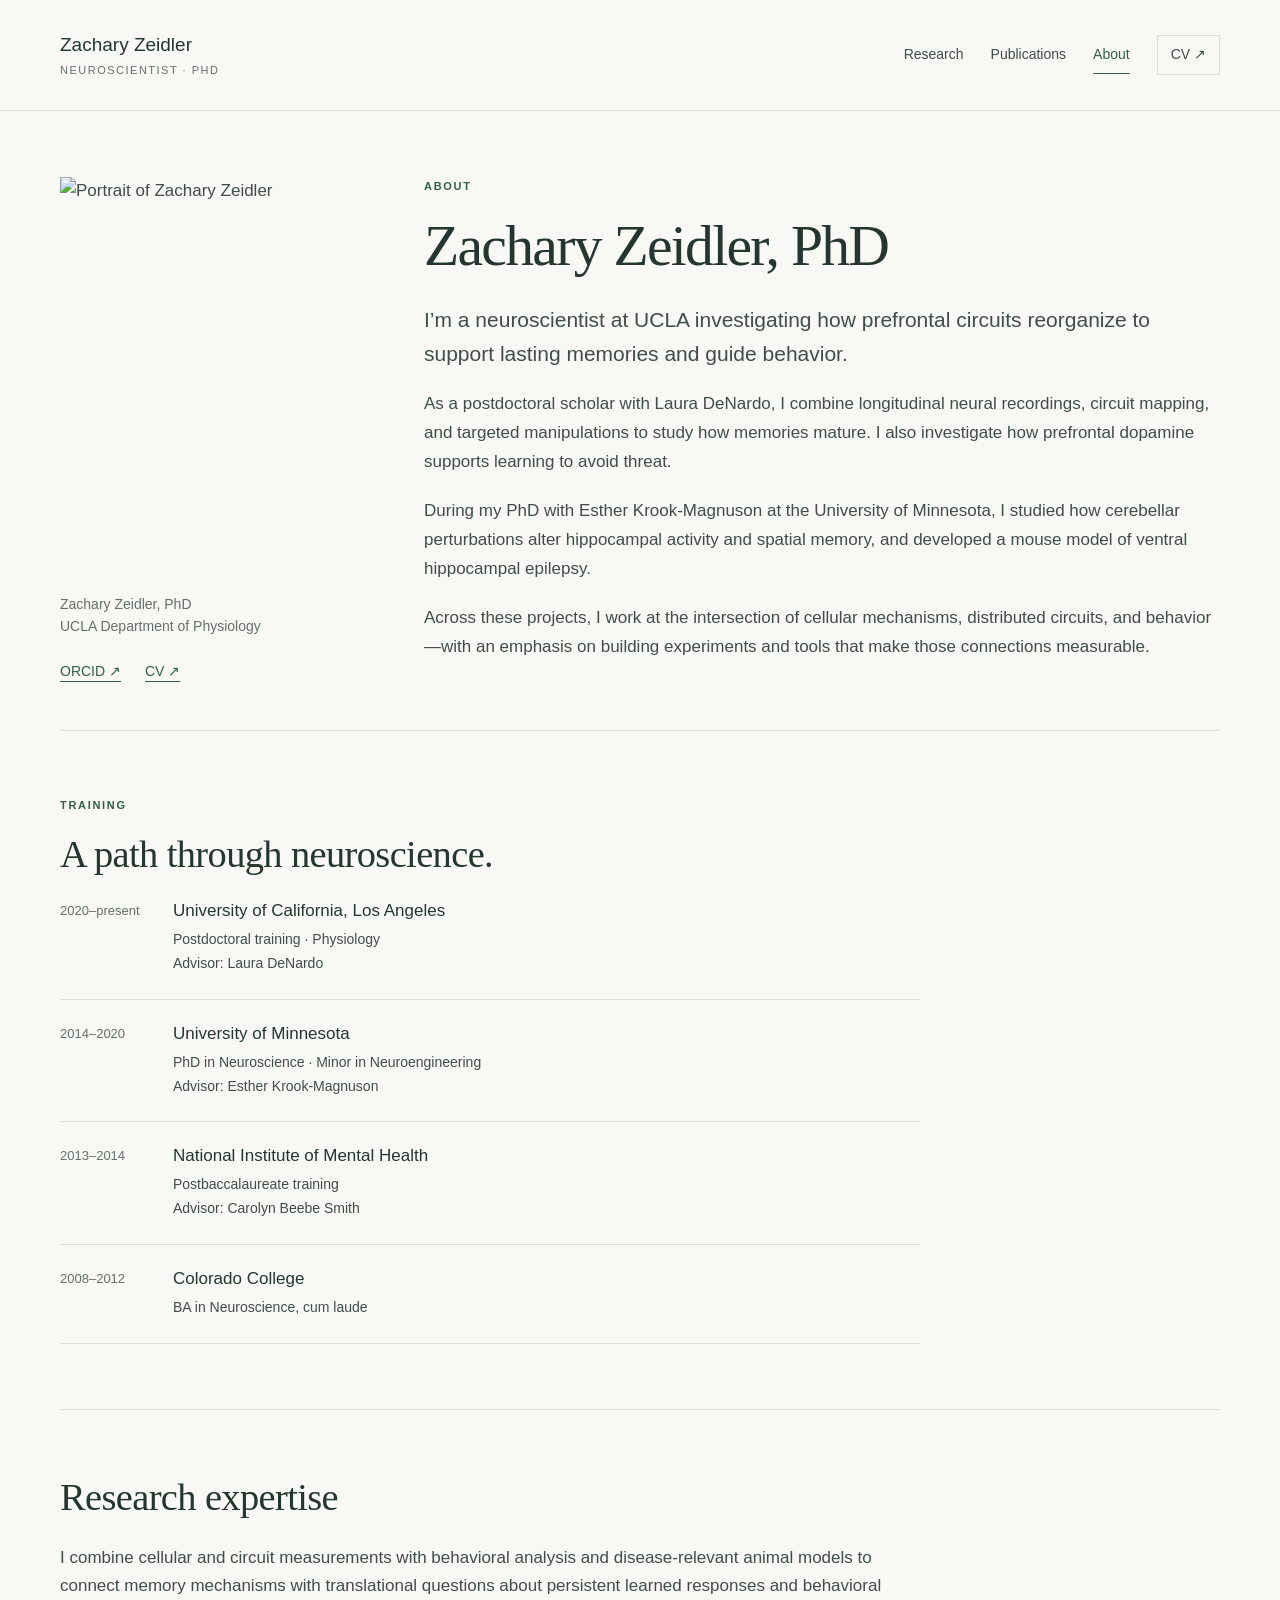
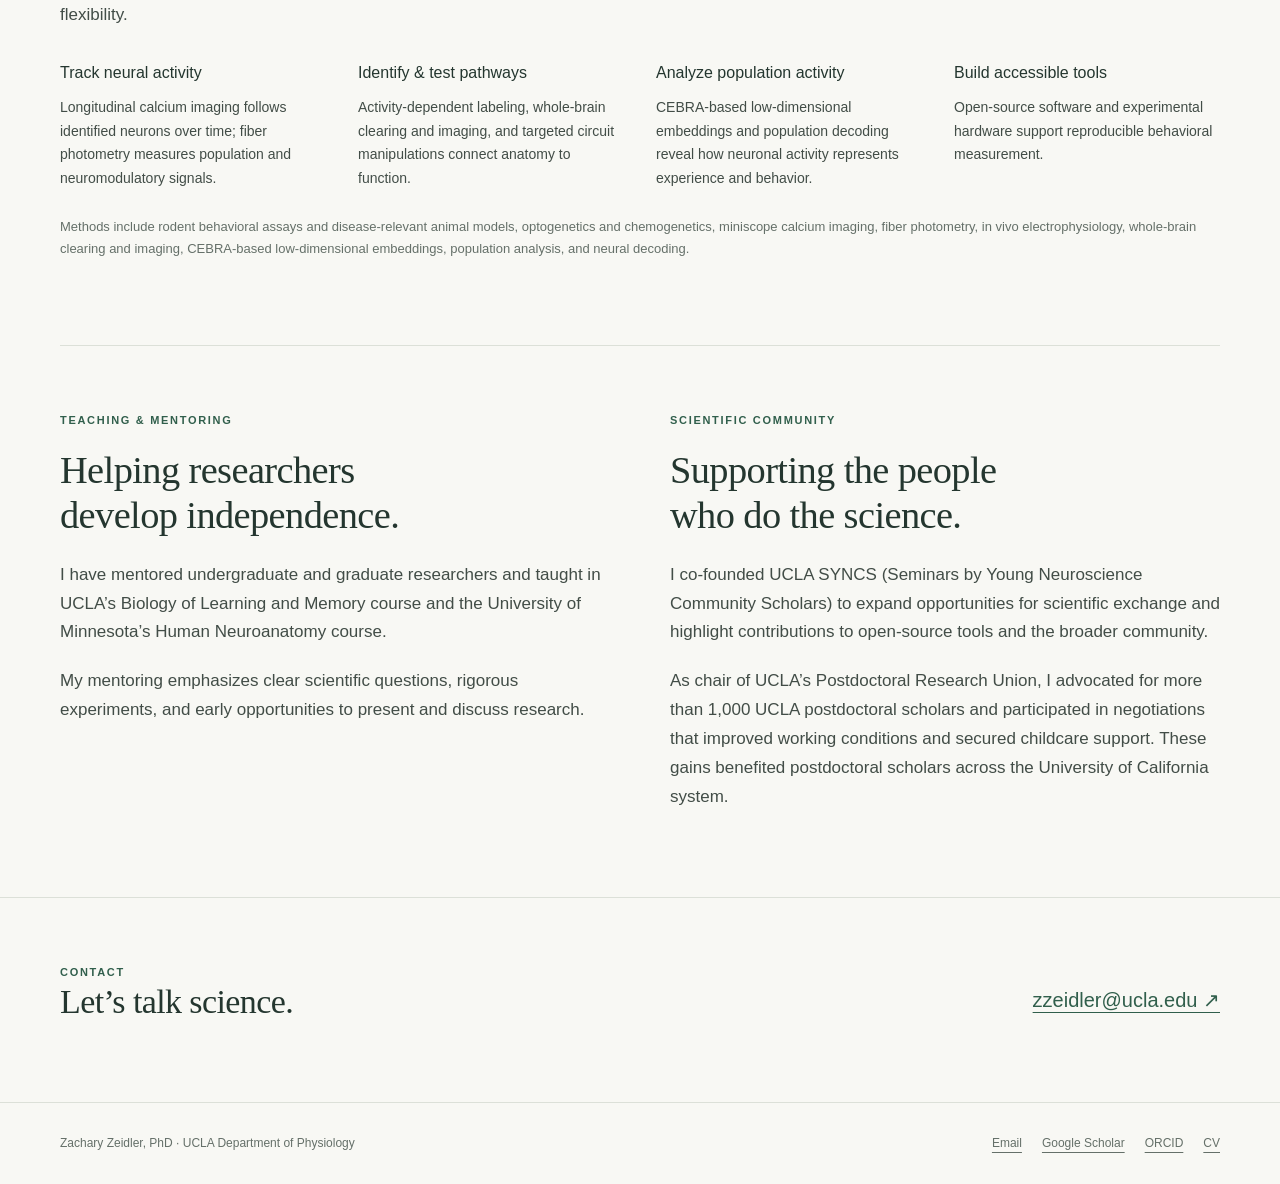
==== about.html @ d7605eec "Add professional neuroscience website" ====
<!doctype html>
<html lang="en"><head><meta charset="utf-8"><meta name="viewport" content="width=device-width,initial-scale=1"><title>About | Zachary Zeidler</title><meta name="description" content="Zachary Zeidler, PhD: research background, experimental and computational expertise, training, teaching, and scientific community."><meta name="theme-color" content="#f8f8f4"><meta property="og:title" content="About | Zachary Zeidler"><meta property="og:description" content="Zachary Zeidler, PhD: research background, experimental and computational expertise, training, teaching, and scientific community."><meta property="og:type" content="website"><link rel="stylesheet" href="styles.css"><script src="site.js" defer></script></head>
<body><a class="skip-link" href="#main">Skip to content</a><header class="site-header"><div class="wrap header-inner"><a class="wordmark" href="index.html">Zachary Zeidler<span>Neuroscientist · PhD</span></a><nav class="site-nav" aria-label="Main navigation"><a href="research.html">Research</a><a href="publications.html">Publications</a><a href="about.html" aria-current="page">About</a><a class="cv-link" href="assets/Zeidler-CV-2026.pdf">CV <span aria-hidden="true">↗</span></a></nav></div></header>
<main id="main"><div class="wrap"><section class="page-top about-grid"><div><img class="portrait" src="assets/zeidler-headshot.jpg" alt="Portrait of Zachary Zeidler"><p class="small" style="margin-top:16px">Zachary Zeidler, PhD<br>UCLA Department of Physiology</p><div class="link-row"><a class="text-link" href="https://orcid.org/0000-0001-6539-4360">ORCID ↗</a><a class="text-link" href="assets/Zeidler-CV-2026.pdf">CV ↗</a></div></div><div><p class="eyebrow">About</p><h1>Zachary Zeidler, PhD</h1><p class="intro">I’m a neuroscientist at UCLA investigating how prefrontal circuits reorganize to support lasting memories and guide behavior.</p><p>As a postdoctoral scholar with Laura DeNardo, I combine longitudinal neural recordings, circuit mapping, and targeted manipulations to study how memories mature. I also investigate how prefrontal dopamine supports learning to avoid threat.</p><p>During my PhD with Esther Krook-Magnuson at the University of Minnesota, I studied how cerebellar perturbations alter hippocampal activity and spatial memory, and developed a mouse model of ventral hippocampal epilepsy.</p><p>Across these projects, I work at the intersection of cellular mechanisms, distributed circuits, and behavior—with an emphasis on building experiments and tools that make those connections measurable.</p></div></section>
<section class="section"><div class="training-only"><div><p class="eyebrow">Training</p><h2>A path through neuroscience.</h2><div class="timeline-item"><span class="date">2020–present</span><div><h3>University of California, Los Angeles</h3><p>Postdoctoral training · Physiology<br>Advisor: Laura DeNardo</p></div></div><div class="timeline-item"><span class="date">2014–2020</span><div><h3>University of Minnesota</h3><p>PhD in Neuroscience · Minor in Neuroengineering<br>Advisor: Esther Krook-Magnuson</p></div></div><div class="timeline-item"><span class="date">2013–2014</span><div><h3>National Institute of Mental Health</h3><p>Postbaccalaureate training<br>Advisor: Carolyn Beebe Smith</p></div></div><div class="timeline-item"><span class="date">2008–2012</span><div><h3>Colorado College</h3><p>BA in Neuroscience, cum laude</p></div></div></div></div></section>
<section class="section"><h2>Research expertise</h2><p class="expertise-intro">I combine cellular and circuit measurements with behavioral analysis and disease-relevant animal models to connect memory mechanisms with translational questions about persistent learned responses and behavioral flexibility.</p><div class="methods"><div><h3>Track neural activity</h3><p>Longitudinal calcium imaging follows identified neurons over time; fiber photometry measures population and neuromodulatory signals.</p></div><div><h3>Identify &amp; test pathways</h3><p>Activity-dependent labeling, whole-brain clearing and imaging, and targeted circuit manipulations connect anatomy to function.</p></div><div><h3>Analyze population activity</h3><p>CEBRA-based low-dimensional embeddings and population decoding reveal how neuronal activity represents experience and behavior.</p></div><div><h3>Build accessible tools</h3><p>Open-source software and experimental hardware support reproducible behavioral measurement.</p></div></div><p class="endnote">Methods include rodent behavioral assays and disease-relevant animal models, optogenetics and chemogenetics, miniscope calcium imaging, fiber photometry, in vivo electrophysiology, whole-brain clearing and imaging, CEBRA-based low-dimensional embeddings, population analysis, and neural decoding.</p></section>
<section class="section"><div class="training-grid"><div><p class="eyebrow">Teaching &amp; mentoring</p><h2>Helping researchers<br>develop independence.</h2><p style="margin-top:23px">I have mentored undergraduate and graduate researchers and taught in UCLA’s Biology of Learning and Memory course and the University of Minnesota’s Human Neuroanatomy course.</p><p>My mentoring emphasizes clear scientific questions, rigorous experiments, and early opportunities to present and discuss research.</p></div><div><p class="eyebrow">Scientific community</p><h2>Supporting the people<br>who do the science.</h2><p style="margin-top:23px">I co-founded UCLA SYNCS (Seminars by Young Neuroscience Community Scholars) to expand opportunities for scientific exchange and highlight contributions to open-source tools and the broader community.</p><p>As chair of UCLA’s Postdoctoral Research Union, I advocated for more than 1,000 UCLA postdoctoral scholars and participated in negotiations that improved working conditions and secured childcare support. These gains benefited postdoctoral scholars across the University of California system.</p></div></div></section></div><section class="section"><div class="wrap contact"><div><p class="eyebrow">Contact</p><h2>Let’s talk science.</h2></div><a class="email-link" href="mailto:zzeidler@ucla.edu">zzeidler@ucla.edu ↗</a></div></section></main>
<footer class="site-footer"><div class="wrap footer-inner"><span>Zachary Zeidler, PhD · UCLA Department of Physiology</span><div class="footer-links"><a href="mailto:zzeidler@ucla.edu">Email</a><a href="https://scholar.google.com/citations?hl=en&amp;user=5ut2dOMAAAAJ&amp;view_op=list_works&amp;sortby=pubdate">Google Scholar</a><a href="https://orcid.org/0000-0001-6539-4360">ORCID</a><a href="assets/Zeidler-CV-2026.pdf">CV</a></div></div></footer>
<dialog class="image-dialog" aria-labelledby="image-title"><div class="dialog-top"><h2 id="image-title">Research image</h2><button class="close" type="button">Close</button></div><img alt=""><p></p></dialog></body></html>
---- styles.css ----
:root{--paper:#f8f8f4;--white:#fff;--ink:#24362f;--body:#424d47;--muted:#657069;--green:#315f4c;--line:#dce0d8;--wash:#edf0e8;--serif:Georgia,'Times New Roman',serif;--sans:-apple-system,BlinkMacSystemFont,'Segoe UI',sans-serif}
*{box-sizing:border-box}html{scroll-padding-top:30px}body{margin:0;background:var(--paper);color:var(--body);font:17px/1.7 var(--sans);-webkit-font-smoothing:antialiased}a{color:var(--green);text-decoration-thickness:1px;text-underline-offset:5px}a:hover{color:#183f2e}a:focus-visible,button:focus-visible,summary:focus-visible{outline:3px solid #648c78;outline-offset:5px}button{font:inherit}img{max-width:100%;display:block}figure{margin:0}h1,h2,h3{color:var(--ink);font-weight:400;margin:0;line-height:1.17}h1,h2{font-family:var(--serif)}h1{font-size:clamp(40px,4.5vw,64px);letter-spacing:-1.7px}h2{font-size:clamp(30px,3vw,40px);letter-spacing:-.6px}h3{font-size:22px;line-height:1.35}p{margin:0 0 20px}ul{padding-left:22px}.wrap{width:min(1160px,calc(100% - 88px));margin:auto}.narrow{max-width:780px}.eyebrow{font-size:11px;letter-spacing:1.7px;text-transform:uppercase;font-weight:600;color:var(--green);margin:0 0 18px}.small{font-size:14px;line-height:1.6;color:var(--muted)}.site-header{padding:29px 0;border-bottom:1px solid var(--line)}.header-inner{display:flex;justify-content:space-between;align-items:center;gap:30px}.wordmark{font-size:19px;font-weight:500;color:var(--ink);text-decoration:none;white-space:nowrap}.wordmark span{display:block;color:var(--muted);font-size:11px;letter-spacing:1.5px;text-transform:uppercase;font-weight:400;line-height:1.8}.site-nav{display:flex;gap:27px;align-items:center;font-size:14px}.site-nav a{text-decoration:none;color:var(--body);padding:6px 0}.site-nav a[aria-current=page]{color:var(--green);box-shadow:0 1px var(--green)}.site-nav .cv-link{border:1px solid var(--line);padding:7px 13px}.skip-link{position:absolute;top:-100px;left:20px;padding:8px;background:var(--white);z-index:5}.skip-link:focus{top:10px}.hero{display:grid;grid-template-columns:1.2fr 1fr;gap:72px;align-items:center;padding:64px 0 54px}.hero h1{margin-bottom:25px}.hero .lead{font-size:21px;line-height:1.55;max-width:560px}.hero .identity{display:flex;gap:16px;align-items:center;margin-top:34px}.identity img{width:58px;height:58px;border-radius:50%;object-fit:cover;object-position:50% 43%}.identity p{margin:0;font-size:14px}.identity strong{font-weight:500;color:var(--ink)}.hero-image{width:100%;height:430px;object-fit:cover;object-position:61% 50%}.image-button{display:block;width:100%;padding:0;border:0;background:transparent;cursor:zoom-in;text-align:left}.image-button:hover img{outline:1px solid var(--green);outline-offset:3px}figcaption{font-size:12px;line-height:1.6;color:var(--muted);margin-top:12px}.caption-key{display:inline-flex;gap:5px;align-items:center;margin-right:12px}.dot{width:7px;height:7px;border-radius:50%;display:inline-block}.dot.learning{background:#458751}.dot.recall{background:#a74e91}.text-link{font-size:14px;font-weight:500}.link-row{display:flex;gap:24px;flex-wrap:wrap;margin-top:22px}.section{padding:65px 0;border-top:1px solid var(--line)}.section-head{display:flex;justify-content:space-between;gap:28px;align-items:end;margin-bottom:32px}.section-head h2{max-width:760px}.section-head .eyebrow{margin-bottom:12px}.section-intro{max-width:745px;margin-bottom:35px}.directions{display:grid;grid-template-columns:repeat(3,1fr);gap:38px}.direction{border-top:2px solid var(--green);padding-top:19px}.direction .number{font-size:12px;color:var(--muted);display:block;margin-bottom:17px}.direction h3{font-family:var(--serif);font-size:27px;margin-bottom:16px;letter-spacing:-.3px}.direction p{font-size:15px;line-height:1.75}.direction a{font-size:13px}.featured{display:grid;grid-template-columns:1.08fr 1fr;gap:55px;align-items:center}.featured .figure-panel{background:var(--white);padding:24px 14px}.featured h3{font-family:var(--serif);font-size:33px;line-height:1.25;margin-bottom:20px}.journal{font-size:12px;color:var(--green);letter-spacing:.4px;margin-bottom:13px}.methods-band{background:var(--wash)}.methods{display:grid;grid-template-columns:repeat(4,1fr);gap:32px;margin-top:32px}.methods h3{font-size:16px;font-weight:500;margin-bottom:12px}.methods p{font-size:14px;margin:0}.page-top{padding:66px 0 46px}.page-top h1{margin-bottom:23px}.page-top .intro{font-size:21px;line-height:1.6;max-width:810px}.page-top .eyebrow{margin-bottom:17px}.research-story{display:grid;grid-template-columns:1fr 1fr;gap:65px;align-items:start}.research-story h2{margin-bottom:22px}.research-story h3{margin:26px 0 13px;font-family:var(--serif);font-size:27px}.anatomy{background:#050505;padding:15px;display:grid;grid-template-columns:1fr 1fr;gap:10px;color:#f4f4f4}.anatomy div{min-width:0}.anatomy img{width:100%;height:190px;object-fit:contain}.anatomy span{display:block;font-size:11px;letter-spacing:1px;text-transform:uppercase;padding:4px 7px}.research-gallery{display:grid;gap:30px}.population-panel{padding:22px 10px;background:white}.vision-detail{display:grid;grid-template-columns:200px 1fr;gap:48px;padding:36px 0;border-top:1px solid var(--line)}.vision-detail h3{font-family:var(--serif);font-size:29px;margin-bottom:16px}.vision-detail .index{font-size:13px;color:var(--green)}.vision-detail p:last-child{margin-bottom:0}.vision-detail .approach{font-size:14px;color:var(--muted)}.pub{display:grid;grid-template-columns:180px 1fr;gap:50px;padding:38px 0;border-top:1px solid var(--line)}.pub-side .pub-year{font-family:var(--serif);font-size:30px;color:var(--ink);margin-bottom:5px}.pub-side p{font-size:13px;margin:0}.pub h2{font-size:29px;margin-bottom:17px;line-height:1.25}.pub .paper-title{font-size:15px;line-height:1.5;margin-bottom:8px;color:var(--ink);font-weight:500}.pub .authors{font-size:13px;color:var(--muted);margin-bottom:20px}.pub .summary{max-width:740px}.pub .topic{font-size:11px;letter-spacing:1.5px;text-transform:uppercase;color:var(--green);margin-bottom:10px}.pub details{font-size:13px;margin-top:20px}.pub summary{cursor:pointer;color:var(--green)}.pub details p{margin:12px 0 0}.pub .link-row{margin:10px 0 0}.about-grid{display:grid;grid-template-columns:300px 1fr;gap:64px;align-items:start}.portrait{width:300px;aspect-ratio:3/4;object-fit:cover;object-position:center 43%}.about-grid h1{margin-bottom:24px}.about-grid .intro{font-size:21px;line-height:1.6}.about-grid .eyebrow{margin-bottom:16px}.training-grid{display:grid;grid-template-columns:1fr 1fr;gap:60px}.timeline-item{display:grid;grid-template-columns:90px 1fr;gap:23px;padding:23px 0;border-bottom:1px solid var(--line)}.timeline-item .date{font-size:13px;color:var(--muted)}.timeline-item h3{font-size:17px}.timeline-item p{font-size:14px;margin:5px 0 0}.recognition{padding-left:0;list-style:none}.recognition li{padding:14px 0;border-bottom:1px solid var(--line);font-size:15px}.recognition span{color:var(--muted);font-size:13px}.contact{display:flex;justify-content:space-between;align-items:center;gap:40px}.contact h2{font-size:34px;margin-bottom:16px}.contact p{max-width:620px;margin:0}.email-link{font-size:20px;white-space:nowrap}.site-footer{padding:30px 0;border-top:1px solid var(--line);font-size:12px;color:var(--muted)}.footer-inner{display:flex;gap:25px;justify-content:space-between;align-items:center}.footer-links{display:flex;gap:20px;flex-wrap:wrap}.footer-links a{color:var(--muted)}.image-dialog{width:min(1120px,94vw);max-height:93vh;border:0;padding:24px;background:var(--paper);color:var(--body)}.image-dialog::backdrop{background:rgb(16 25 20 / .82)}.image-dialog .dialog-top{display:flex;justify-content:space-between;align-items:center;gap:20px;margin-bottom:18px}.image-dialog h2{font-size:24px}.image-dialog .close{border:1px solid var(--line);background:var(--white);padding:6px 14px;cursor:pointer}.image-dialog img{max-height:70vh;object-fit:contain;margin:auto}.image-dialog p{font-size:13px;margin:14px 0 0}.endnote{font-size:13px;color:var(--muted);padding-top:25px}.inline-note{font-size:13px;color:var(--muted);border-left:2px solid var(--line);padding-left:17px}.section.compact{padding:40px 0}
@media(min-width:1400px){.hero{padding-top:78px;padding-bottom:70px}.hero-image{height:475px}}
@media(max-width:900px){.wrap{width:calc(100% - 48px)}.hero{gap:35px}.hero .lead{font-size:19px}.hero-image{height:380px}.directions{gap:23px}.direction h3{font-size:24px}.methods{grid-template-columns:1fr 1fr;gap:25px}.featured{gap:30px}.research-story{gap:30px}.anatomy{grid-template-columns:1fr}.anatomy img{height:auto}.pub{grid-template-columns:130px 1fr;gap:28px}.about-grid{grid-template-columns:230px 1fr;gap:35px}.portrait{width:230px}.site-nav{gap:17px}.training-grid{gap:35px}.vision-detail{grid-template-columns:140px 1fr;gap:25px}}
@media(max-width:640px){body{font-size:16px}.wrap{width:calc(100% - 40px)}.site-header{padding:18px 0}.header-inner{display:block}.wordmark{font-size:19px}.wordmark span{display:inline;margin-left:10px;font-size:10px}.site-nav{margin-top:18px;gap:19px;flex-wrap:wrap;font-size:13px}.site-nav .cv-link{padding:3px 9px}.hero{grid-template-columns:1fr;padding:36px 0;gap:32px}.hero h1{font-size:46px;letter-spacing:-1px}.hero .lead{font-size:19px}.hero .identity{margin-top:24px}.hero-image{height:300px;object-position:55% 60%}.section{padding:43px 0}.section-head{display:block;margin-bottom:26px}.section-head>a{display:inline-block;margin-top:15px}.directions{grid-template-columns:1fr;gap:27px}.direction .number{margin-bottom:8px}.direction h3{font-size:27px;margin-bottom:12px}.direction p{margin-bottom:13px}.featured{grid-template-columns:1fr;gap:25px}.featured h3{font-size:30px}.methods{gap:24px 22px}.page-top{padding:38px 0 32px}.page-top h1{font-size:43px}.page-top .intro{font-size:19px}.research-story{grid-template-columns:1fr;gap:28px}.anatomy{grid-template-columns:1fr 1fr;padding:8px;gap:5px}.anatomy img{height:125px}.anatomy span{font-size:9px;padding:2px}.vision-detail{grid-template-columns:1fr;gap:12px;padding:28px 0}.vision-detail h3{font-size:28px}.pub{grid-template-columns:1fr;gap:16px;padding:30px 0}.pub-side{display:flex;gap:12px;align-items:baseline}.pub-side .pub-year{font-size:23px}.pub h2{font-size:28px}.about-grid{grid-template-columns:1fr;gap:28px}.portrait{width:190px;aspect-ratio:4/5}.about-grid h1{font-size:43px}.training-grid{grid-template-columns:1fr;gap:35px}.contact{display:block}.email-link{display:inline-block;margin-top:23px;font-size:18px}.footer-inner{display:block}.footer-links{margin-top:14px;gap:18px}.timeline-item{grid-template-columns:80px 1fr;gap:15px}.image-dialog{padding:17px}.image-dialog h2{font-size:20px}}
@media(prefers-reduced-motion:reduce){*{scroll-behavior:auto!important}}

/* Keep supplied histology within its native 342 x 340 pixel resolution. */
.hero{grid-template-columns:minmax(0,1fr) 342px;gap:80px}
.histology-figure{width:100%;max-width:342px;justify-self:center}
.hero-image{width:100%;height:auto;max-width:342px;object-fit:contain;object-position:center}
.dot.learning{background:#4e9e49}.dot.projection{background:#bd9c18}.dot.recall{background:#b54d97}
.image-dialog img{width:auto;max-width:100%;height:auto}
.training-only{max-width:860px}.expertise-intro{margin-top:24px;max-width:850px}
@media(max-width:900px){.hero{grid-template-columns:minmax(0,1fr) minmax(0,300px);gap:32px}}
@media(max-width:640px){.hero{grid-template-columns:1fr;gap:30px}.hero-image{height:auto}}
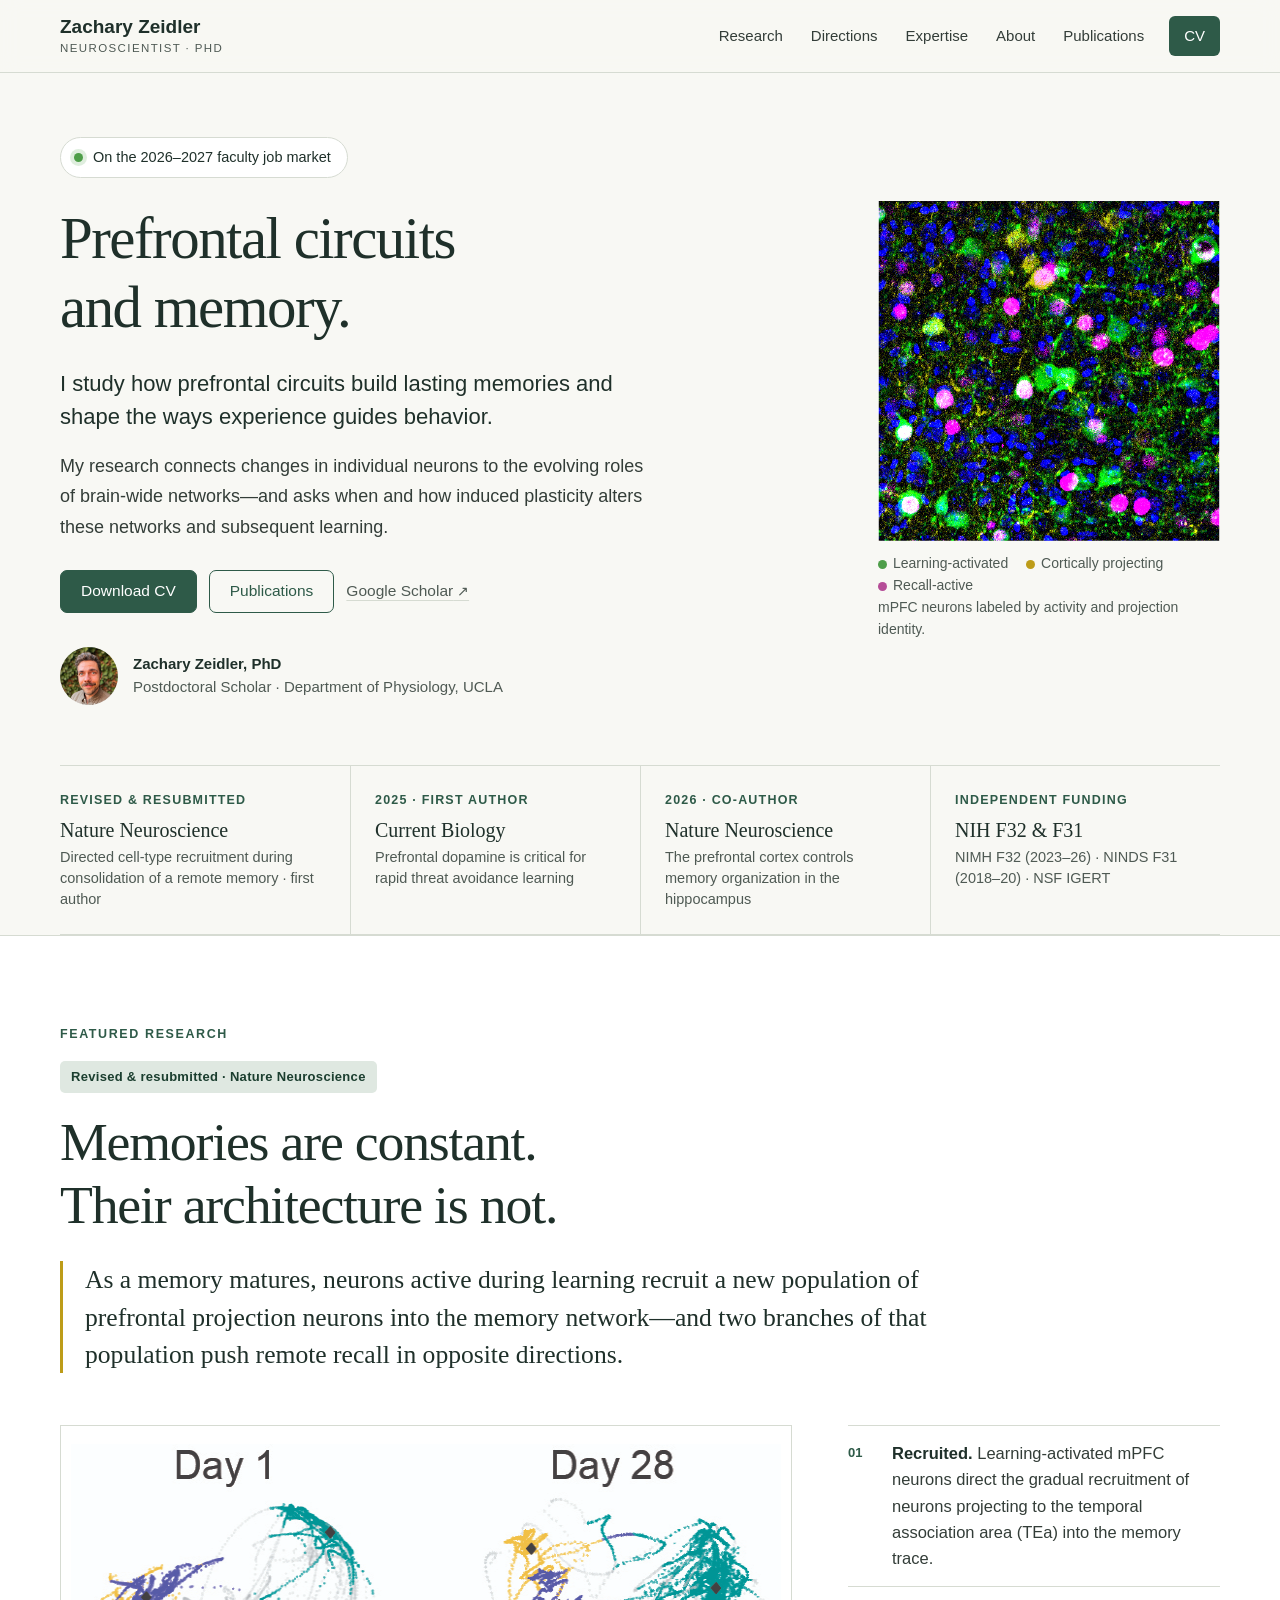
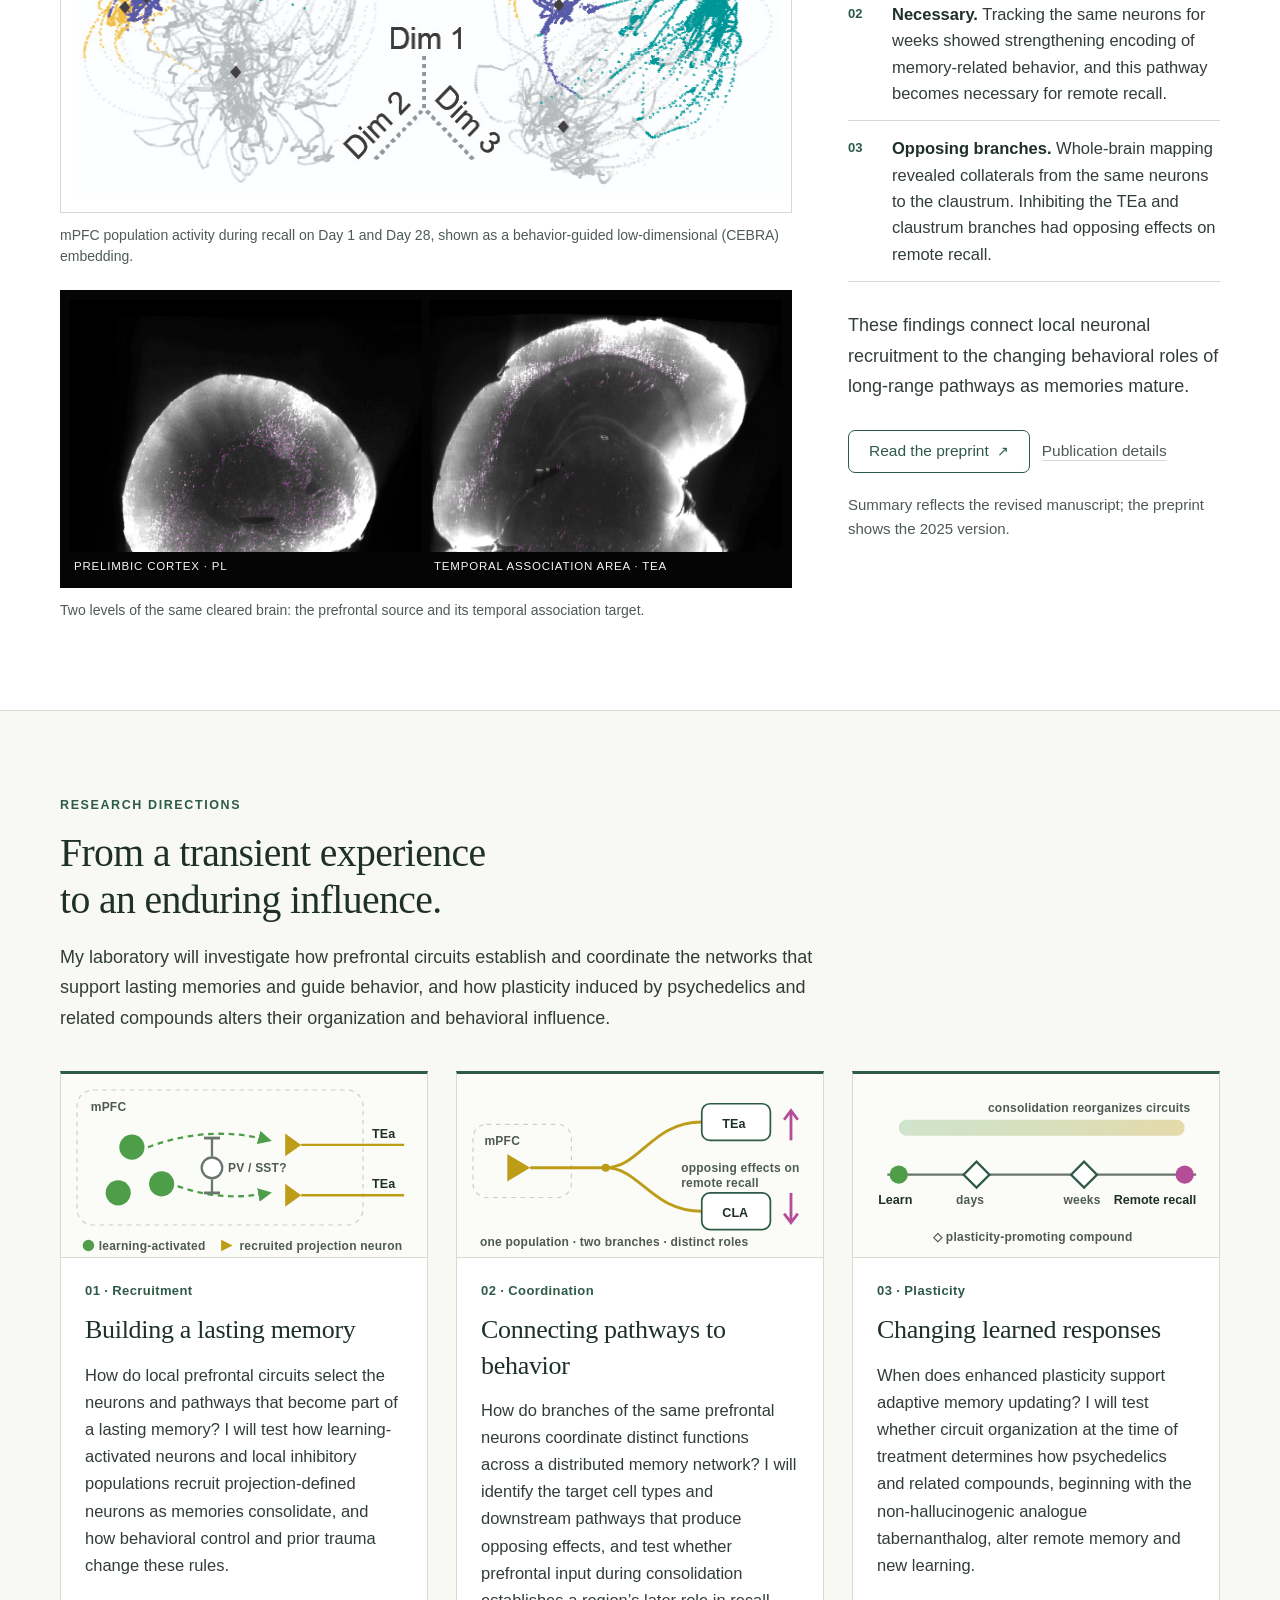
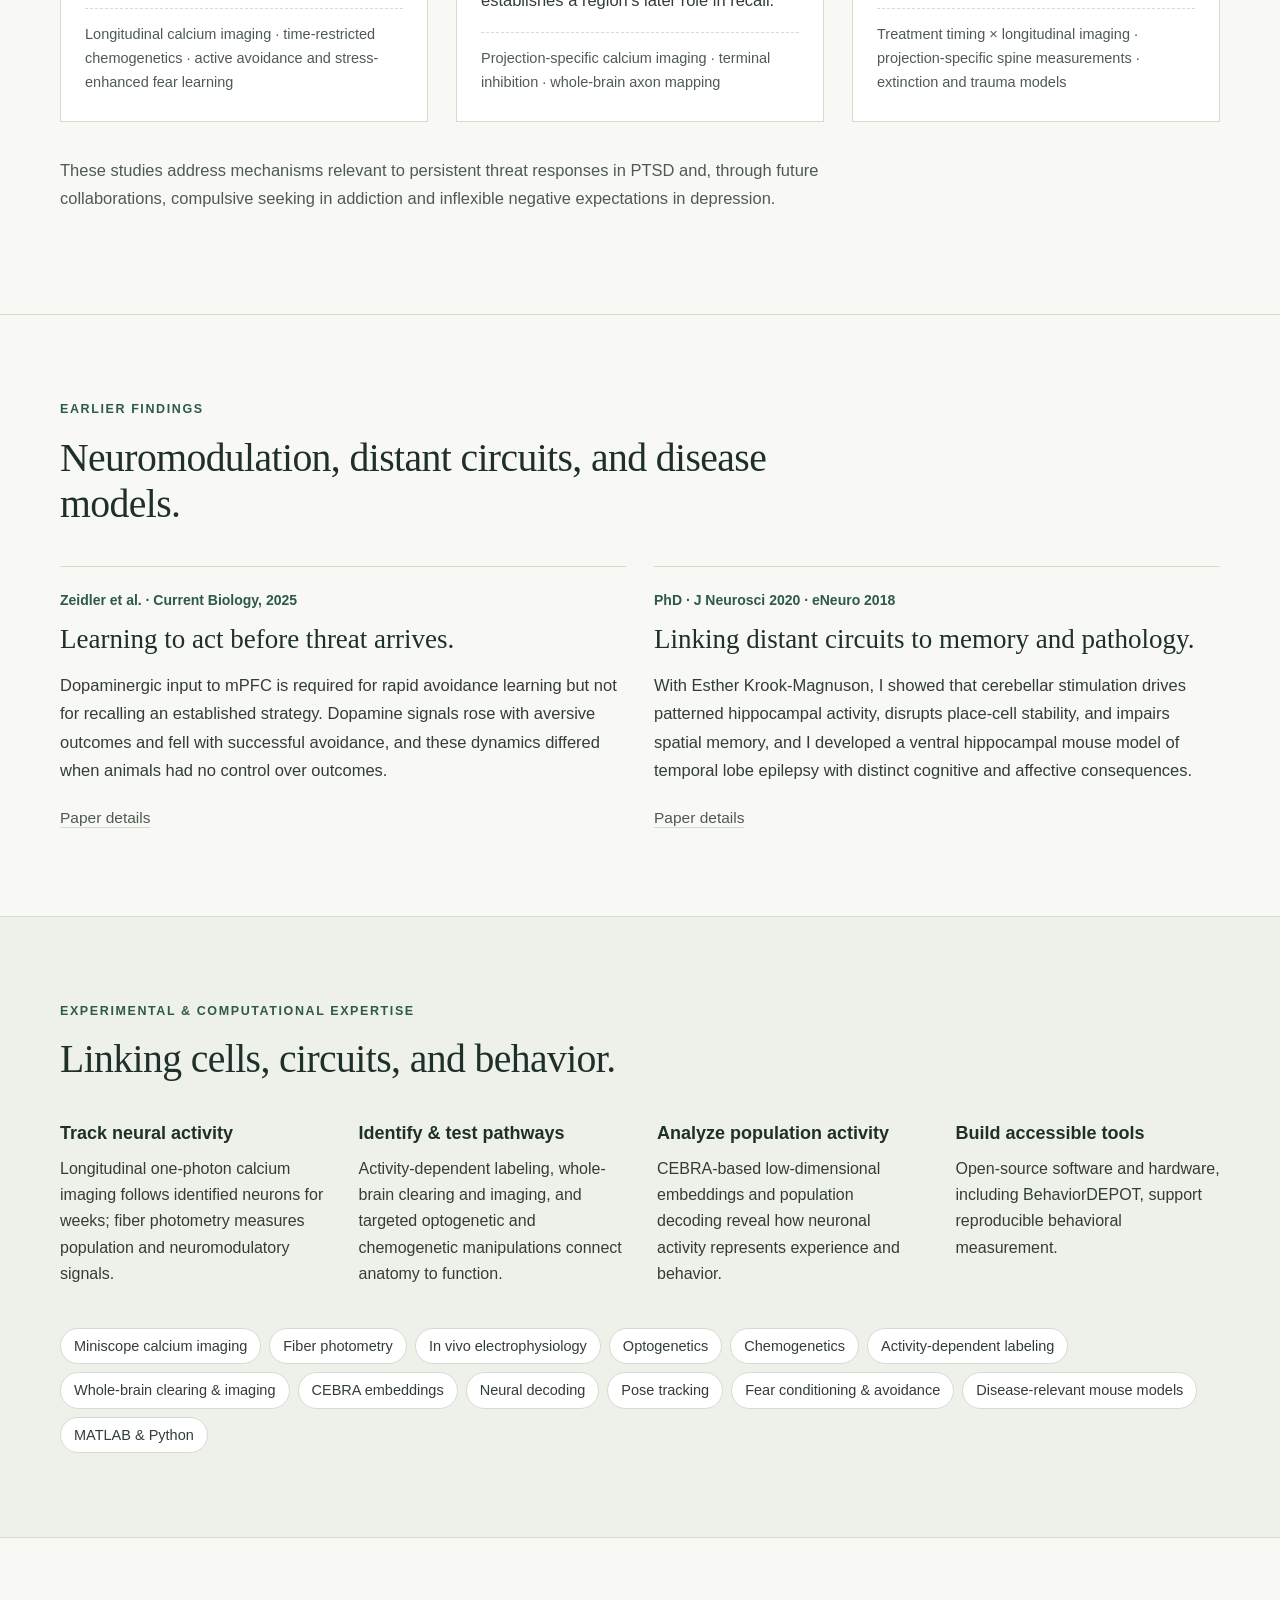
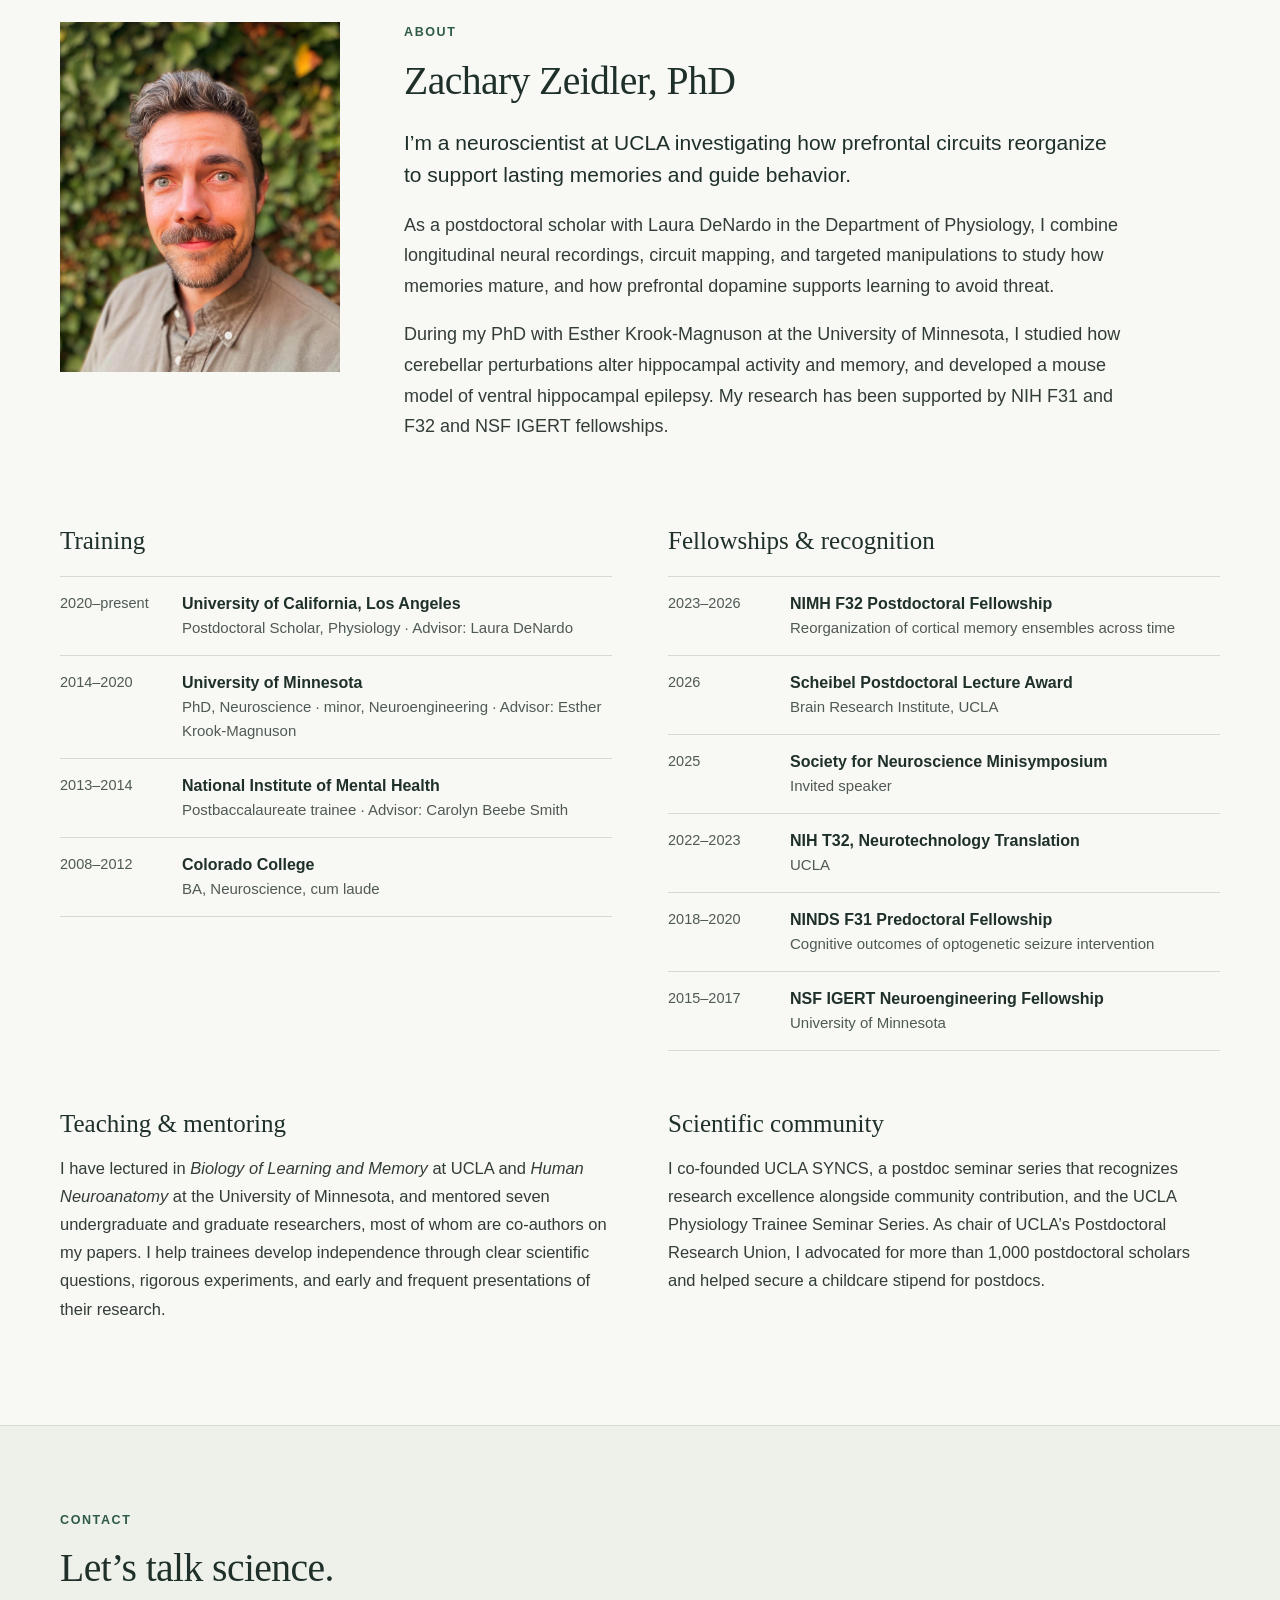
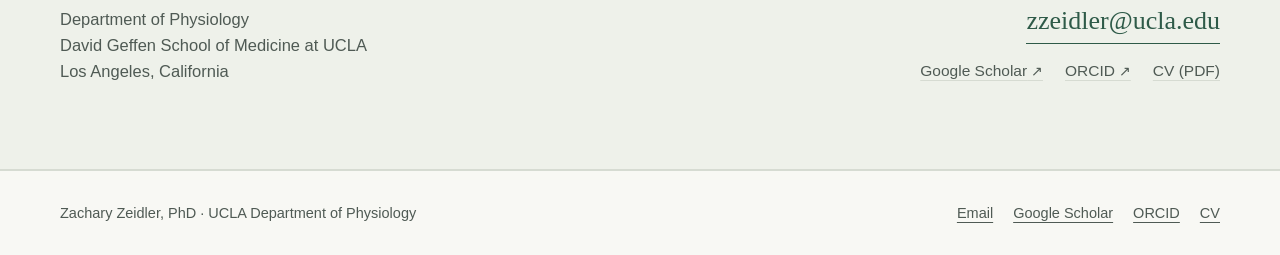
==== commit 6458a90e: "Redesign site for 2026-27 faculty job market Consolidate research and about content onto the homepag" ====
--- a/about.html
+++ b/about.html
@@ -1,9 +1,6 @@
 <!doctype html>
-<html lang="en"><head><meta charset="utf-8"><meta name="viewport" content="width=device-width,initial-scale=1"><title>About | Zachary Zeidler</title><meta name="description" content="Zachary Zeidler, PhD: research background, experimental and computational expertise, training, teaching, and scientific community."><meta name="theme-color" content="#f8f8f4"><meta property="og:title" content="About | Zachary Zeidler"><meta property="og:description" content="Zachary Zeidler, PhD: research background, experimental and computational expertise, training, teaching, and scientific community."><meta property="og:type" content="website"><link rel="stylesheet" href="styles.css"><script src="site.js" defer></script></head>
-<body><a class="skip-link" href="#main">Skip to content</a><header class="site-header"><div class="wrap header-inner"><a class="wordmark" href="index.html">Zachary Zeidler<span>Neuroscientist · PhD</span></a><nav class="site-nav" aria-label="Main navigation"><a href="research.html">Research</a><a href="publications.html">Publications</a><a href="about.html" aria-current="page">About</a><a class="cv-link" href="assets/Zeidler-CV-2026.pdf">CV <span aria-hidden="true">↗</span></a></nav></div></header>
-<main id="main"><div class="wrap"><section class="page-top about-grid"><div><img class="portrait" src="assets/zeidler-headshot.jpg" alt="Portrait of Zachary Zeidler"><p class="small" style="margin-top:16px">Zachary Zeidler, PhD<br>UCLA Department of Physiology</p><div class="link-row"><a class="text-link" href="https://orcid.org/0000-0001-6539-4360">ORCID ↗</a><a class="text-link" href="assets/Zeidler-CV-2026.pdf">CV ↗</a></div></div><div><p class="eyebrow">About</p><h1>Zachary Zeidler, PhD</h1><p class="intro">I’m a neuroscientist at UCLA investigating how prefrontal circuits reorganize to support lasting memories and guide behavior.</p><p>As a postdoctoral scholar with Laura DeNardo, I combine longitudinal neural recordings, circuit mapping, and targeted manipulations to study how memories mature. I also investigate how prefrontal dopamine supports learning to avoid threat.</p><p>During my PhD with Esther Krook-Magnuson at the University of Minnesota, I studied how cerebellar perturbations alter hippocampal activity and spatial memory, and developed a mouse model of ventral hippocampal epilepsy.</p><p>Across these projects, I work at the intersection of cellular mechanisms, distributed circuits, and behavior—with an emphasis on building experiments and tools that make those connections measurable.</p></div></section>
-<section class="section"><div class="training-only"><div><p class="eyebrow">Training</p><h2>A path through neuroscience.</h2><div class="timeline-item"><span class="date">2020–present</span><div><h3>University of California, Los Angeles</h3><p>Postdoctoral training · Physiology<br>Advisor: Laura DeNardo</p></div></div><div class="timeline-item"><span class="date">2014–2020</span><div><h3>University of Minnesota</h3><p>PhD in Neuroscience · Minor in Neuroengineering<br>Advisor: Esther Krook-Magnuson</p></div></div><div class="timeline-item"><span class="date">2013–2014</span><div><h3>National Institute of Mental Health</h3><p>Postbaccalaureate training<br>Advisor: Carolyn Beebe Smith</p></div></div><div class="timeline-item"><span class="date">2008–2012</span><div><h3>Colorado College</h3><p>BA in Neuroscience, cum laude</p></div></div></div></div></section>
-<section class="section"><h2>Research expertise</h2><p class="expertise-intro">I combine cellular and circuit measurements with behavioral analysis and disease-relevant animal models to connect memory mechanisms with translational questions about persistent learned responses and behavioral flexibility.</p><div class="methods"><div><h3>Track neural activity</h3><p>Longitudinal calcium imaging follows identified neurons over time; fiber photometry measures population and neuromodulatory signals.</p></div><div><h3>Identify &amp; test pathways</h3><p>Activity-dependent labeling, whole-brain clearing and imaging, and targeted circuit manipulations connect anatomy to function.</p></div><div><h3>Analyze population activity</h3><p>CEBRA-based low-dimensional embeddings and population decoding reveal how neuronal activity represents experience and behavior.</p></div><div><h3>Build accessible tools</h3><p>Open-source software and experimental hardware support reproducible behavioral measurement.</p></div></div><p class="endnote">Methods include rodent behavioral assays and disease-relevant animal models, optogenetics and chemogenetics, miniscope calcium imaging, fiber photometry, in vivo electrophysiology, whole-brain clearing and imaging, CEBRA-based low-dimensional embeddings, population analysis, and neural decoding.</p></section>
-<section class="section"><div class="training-grid"><div><p class="eyebrow">Teaching &amp; mentoring</p><h2>Helping researchers<br>develop independence.</h2><p style="margin-top:23px">I have mentored undergraduate and graduate researchers and taught in UCLA’s Biology of Learning and Memory course and the University of Minnesota’s Human Neuroanatomy course.</p><p>My mentoring emphasizes clear scientific questions, rigorous experiments, and early opportunities to present and discuss research.</p></div><div><p class="eyebrow">Scientific community</p><h2>Supporting the people<br>who do the science.</h2><p style="margin-top:23px">I co-founded UCLA SYNCS (Seminars by Young Neuroscience Community Scholars) to expand opportunities for scientific exchange and highlight contributions to open-source tools and the broader community.</p><p>As chair of UCLA’s Postdoctoral Research Union, I advocated for more than 1,000 UCLA postdoctoral scholars and participated in negotiations that improved working conditions and secured childcare support. These gains benefited postdoctoral scholars across the University of California system.</p></div></div></section></div><section class="section"><div class="wrap contact"><div><p class="eyebrow">Contact</p><h2>Let’s talk science.</h2></div><a class="email-link" href="mailto:zzeidler@ucla.edu">zzeidler@ucla.edu ↗</a></div></section></main>
-<footer class="site-footer"><div class="wrap footer-inner"><span>Zachary Zeidler, PhD · UCLA Department of Physiology</span><div class="footer-links"><a href="mailto:zzeidler@ucla.edu">Email</a><a href="https://scholar.google.com/citations?hl=en&amp;user=5ut2dOMAAAAJ&amp;view_op=list_works&amp;sortby=pubdate">Google Scholar</a><a href="https://orcid.org/0000-0001-6539-4360">ORCID</a><a href="assets/Zeidler-CV-2026.pdf">CV</a></div></div></footer>
-<dialog class="image-dialog" aria-labelledby="image-title"><div class="dialog-top"><h2 id="image-title">Research image</h2><button class="close" type="button">Close</button></div><img alt=""><p></p></dialog></body></html>+<html lang="en"><head><meta charset="utf-8"><title>Zachary Zeidler</title>
+<meta http-equiv="refresh" content="0; url=index.html#about"><link rel="canonical" href="index.html#about">
+<meta name="robots" content="noindex"></head>
+<body><p>This page has moved to the <a href="index.html#about">homepage</a>.</p>
+<script>location.replace('index.html#about' + (location.hash && location.hash !== '#' ? '' : ''));</script></body></html>
